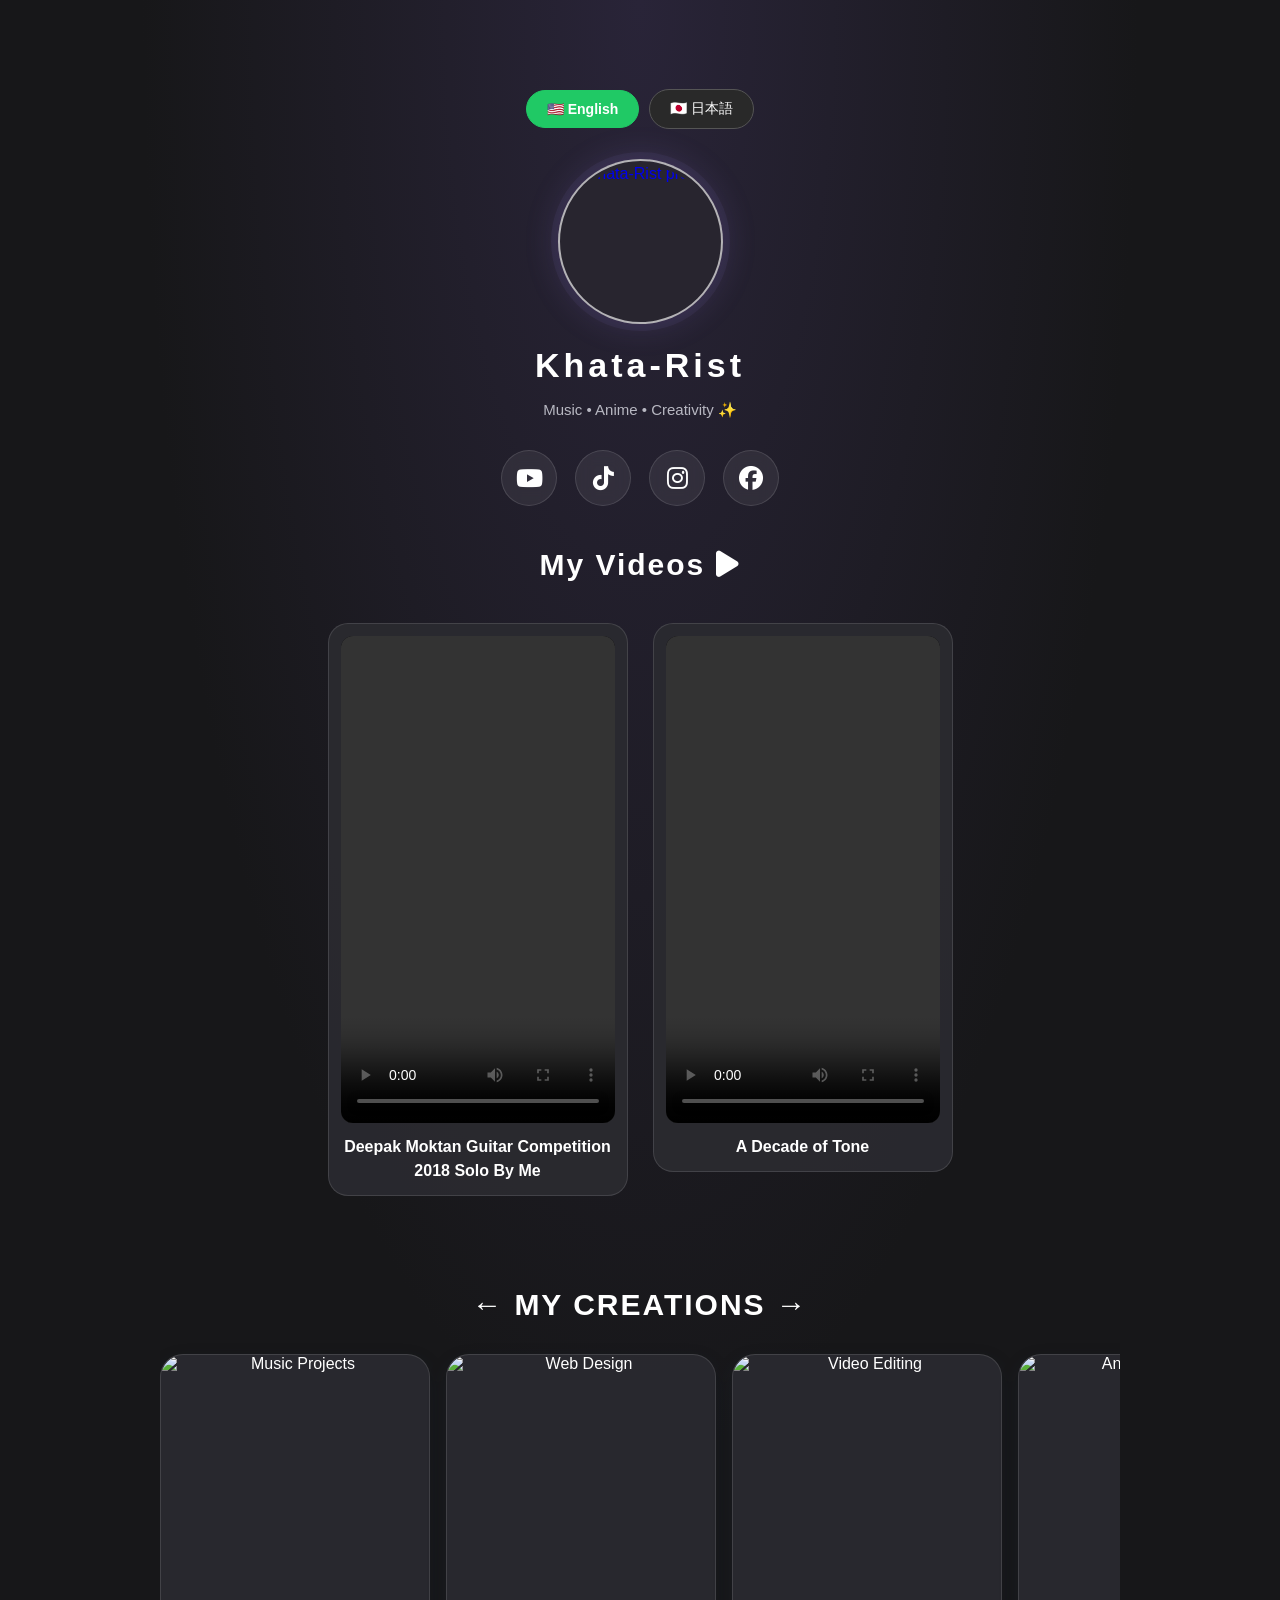
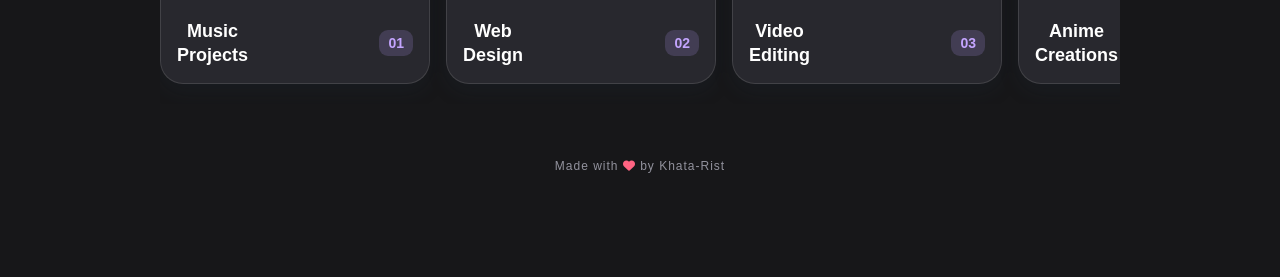
==== index.html @ 9b204738 "Add files via upload" ====
<!DOCTYPE html>
<html lang="en">

<head>
  <meta charset="UTF-8">
  <meta name="viewport" content="width=device-width, initial-scale=1.0">
  <meta name="theme-color" content="#101018">

  <title>Khata-Rist | My Socials</title>

  <!-- CSS -->
  <link rel="stylesheet" href="style.css">

  <!-- Font Awesome -->
  <link rel="stylesheet"
    href="https://cdnjs.cloudflare.com/ajax/libs/font-awesome/6.7.2/css/all.min.css">

  <!-- JavaScript -->
  <script src="script.js" defer></script>
</head>

<body>

  <main class="profile">

    <!-- Language Switcher -->
    <div class="language-switcher">

      <button class="lang-btn active" data-lang="en">
        🇺🇸 English
      </button>

      <button class="lang-btn" data-lang="ja">
        🇯🇵 日本語
      </button>

    </div>


    <!-- Profile -->
    <a href="about.html" class="profile-link">

      <img
        src="Kha.jpeg"
        alt="Khata-Rist profile"
        class="avatar">

    </a>

    <h1>Khata-Rist</h1>

    <p class="bio"
      data-en="Music • Anime • Creativity ✨"
      data-ja="音楽 • アニメ • クリエイティブ ✨">

      Music • Anime • Creativity ✨

    </p>


    <!-- Social Media -->
    <nav class="socials" aria-label="Social media links">

      <a href="https://www.youtube.com/@khatori98"
        target="_blank"
        rel="noopener noreferrer"
        aria-label="YouTube"
        class="youtube">

        <i class="fa-brands fa-youtube"></i>

      </a>


      <a href="https://www.tiktok.com/@khatori4"
        target="_blank"
        rel="noopener noreferrer"
        aria-label="TikTok"
        class="tiktok">

        <i class="fa-brands fa-tiktok"></i>

      </a>


      <a href="https://www.instagram.com/nabinkhatri_"
        target="_blank"
        rel="noopener noreferrer"
        aria-label="Instagram"
        class="instagram">

        <i class="fa-brands fa-instagram"></i>

      </a>


      <a href="https://www.facebook.com/nndyjamesk"
        target="_blank"
        rel="noopener noreferrer"
        aria-label="Facebook"
        class="facebook">

        <i class="fa-brands fa-facebook"></i>

      </a>

    </nav>



<!-- My Videos -->
<section class="videos-section">

  <h2>
    <span data-en="My Videos" data-ja="私の動画">
      My Videos
    </span>
    <i class="fa-solid fa-play"></i>
  </h2>

  <div class="video-scroll">

    <!-- Video 1 -->
    <article class="video-card">

      <video controls playsinline preload="metadata">
        <source
          src="Deepak%20Moktan%20Guitar%20Competition%202018%20Solo%20By%20Me.mp4"
          type="video/mp4">
        Your browser does not support video playback.
      </video>

      <p
        data-en="Deepak Moktan Guitar Competition 2018 Solo By Me"
        data-ja="2018年 ディーパク・モクタン・ギターコンテスト ソロ演奏">
        Deepak Moktan Guitar Competition 2018 Solo By Me
      </p>

    </article>

    <!-- Video 2 -->
    <article class="video-card">

      <video controls playsinline preload="metadata">
        <source
          src="A%20Decade%20of%20Tone.mp4"
          type="video/mp4">
        Your browser does not support video playback.
      </video>

      <p
        data-en="A Decade of Tone"
        data-ja="10年間の音色">
        A Decade of Tone
      </p>

    </article>

</section>




    <!-- My Creations -->
    <section class="section" id="projects">


      <h2 class="section-heading">

        ←

        <span data-en="MY CREATIONS" data-ja="私の作品">
          MY CREATIONS
        </span>

        →

      </h2>


      <div class="cards">


        <!-- Music Projects -->
        <a
          class="project"
          href="https://www.youtube.com/@khatori98"
          target="_blank"
          rel="noopener noreferrer">

          <img src="music.jpg" alt="Music Projects">


          <div class="project-info">

            <h3>

              <span data-en="Music" data-ja="音楽">
                Music
              </span>

              <br>

              <span data-en="Projects" data-ja="プロジェクト">
                Projects
              </span>

            </h3>

            <span class="number">01</span>

          </div>

        </a>



        <!-- Web Design -->
        <a class="project" href="webpage.html">

          <img src="web.jpg" alt="Web Design">


          <div class="project-info">

            <h3>

              <span data-en="Web" data-ja="ウェブ">
                Web
              </span>

              <br>

              <span data-en="Design" data-ja="デザイン">
                Design
              </span>

            </h3>

            <span class="number">02</span>

          </div>

        </a>



        <!-- Video Editing -->
        <a class="project" href="video.html">

          <img src="logo.png.png" alt="Video Editing">


          <div class="project-info">

            <h3>

              <span data-en="Video" data-ja="動画">
                Video
              </span>

              <br>

              <span data-en="Editing" data-ja="編集">
                Editing
              </span>

            </h3>

            <span class="number">03</span>

          </div>

        </a>



        <!-- Anime Creations -->
        <a
          class="project"
          href="https://www.instagram.com/just_you_n_me9823/"
          target="_blank"
          rel="noopener noreferrer">

          <img src="anime.jpg" alt="Anime Creations">


          <div class="project-info">

            <h3>

              <span data-en="Anime" data-ja="アニメ">
                Anime
              </span>

              <br>

              <span data-en="Creations" data-ja="制作">
                Creations
              </span>

            </h3>

            <span class="number">04</span>

          </div>

        </a>


      </div>

    </section>



    <!-- Footer -->
    <footer class="footer">

      <span data-en="Made with" data-ja="愛を込めて制作">
        Made with
      </span>

      <i class="fa-solid fa-heart"></i>

      <span data-en="by Khata-Rist" data-ja="Khata-Rist">
        by Khata-Rist
      </span>

    </footer>


  </main>

</body>
</html>
---- style.css ----
/* ========================================
   KHATA-RIST PERSONAL WEBSITE
   Complete Responsive CSS
======================================== */

/* ===== RESET ===== */
.profile-link {
  display: inline-block;
  text-decoration: none;
}

.profile-link .avatar {
  cursor: pointer;
  transition: transform 0.35s ease,
              box-shadow 0.35s ease;
}

.profile-link:hover .avatar {
  transform: scale(1.07);
  box-shadow: 0 0 40px rgba(167, 139, 250, 0.5);
}
* {
  margin: 0;
  padding: 0;
  box-sizing: border-box;
}

:root {
  --bg: #171719;
  --bg-card: rgba(43, 43, 48, 0.92);
  --text: #ffffff;
  --muted: #b8b8c2;
  --accent: #a78bfa;
  --border: rgba(255, 255, 255, 0.12);
  --radius: 20px;
}

html {
  min-height: 100%;
  scroll-behavior: smooth;
  overflow-x: clip;
}

body {
  min-height: 100vh;
  min-height: 100dvh;
  width: 100%;
  display: flex;
  flex-direction: column;
  align-items: center;
  background:
    radial-gradient(ellipse at top, #292438 0%, transparent 55%),
    var(--bg);
  color: var(--text);
  font-family: Arial, Helvetica, sans-serif;
  overflow-x: clip;
  position: relative;
  isolation: isolate;
}

/* ===== ANIMATED BACKGROUND LOGO ===== */


/* ===== EXTRA-LARGE ANIMATED BACKGROUND LOGO ===== */

body::before {
  content: "";
  position: fixed;
  inset: 0;

  background-image: url("logo.png.png");
  background-position: center center;
  background-repeat: no-repeat;
  background-size: 1600px auto;

  opacity: 0.15;
  pointer-events: none;
  z-index: -1;

  animation:
    logoFloat 8s ease-in-out infinite,
    logoGlow 5s ease-in-out infinite alternate;
}

/* Desktop screens */
@media (min-width: 1024px) {
  body::before {
    background-size: 1800px auto;
    opacity: 0.15;
  }
}

/* Tablets */
@media (min-width: 601px) and (max-width: 1023px) {
  body::before {
    background-size: 150vw auto;
    opacity: 0.14;
  }
}

/* Mobile phones */
@media (max-width: 600px) {
  body::before {
    background-size: 180vw auto;
    opacity: 0.13;
  }
}

@keyframes logoFloat {
  0%, 100% {
    transform: scale(1) translateY(0);
  }

  50% {
    transform: scale(1.04) translateY(-8px);
  }
}

@keyframes logoGlow {
  from {
    opacity: 0.08;
  }

  to {
    opacity: 0.18;
  }
}


@keyframes logoFloat {
  0%, 100% {
    transform: scale(1) translateY(0);
  }

  50% {
    transform: scale(1.05) translateY(-10px);
  }
}

@keyframes logoGlow {
  from {
    opacity: 0.07;
  }

  to {
    opacity: 0.17;
  }
}

/* ===== PROFILE SECTION ===== */

.profile {
  width: 100%;
  max-width: 1000px;
  min-width: 0;
  margin: 0 auto;
  padding: 38px 20px 50px;
  text-align: center;
  flex-shrink: 0;
}

.avatar {
  display: block;
  width: 165px;
  height: 165px;
  max-width: 45vw;
  max-height: 45vw;
  object-fit: cover;
  margin: 0 auto 22px;
  padding: 4px;
  border: 2px solid rgba(255, 255, 255, 0.65);
  border-radius: 50%;
  background: #28252f;
  box-shadow:
    0 0 0 7px rgba(167, 139, 250, 0.06),
    0 0 35px rgba(167, 139, 250, 0.17);
  transition: transform 0.35s ease, box-shadow 0.35s ease;
}

.avatar:hover {
  transform: scale(1.04);
  box-shadow: 0 0 35px rgba(167, 139, 250, 0.35);
}

.profile h1 {
  font-size: clamp(24px, 4vw, 34px);
  font-weight: 700;
  letter-spacing: 4px;
  margin-bottom: 12px;
}

.bio {
  color: var(--muted);
  font-size: 15px;
  line-height: 1.7;
  margin-bottom: 27px;
}

/* ===== SOCIAL MEDIA ICONS ===== */

.socials {
  display: flex;
  justify-content: center;
  align-items: center;
  flex-wrap: wrap;
  gap: 18px;
  width: 100%;
  margin: 0 auto;
}

.socials a {
  width: 56px;
  height: 56px;
  display: flex;
  align-items: center;
  justify-content: center;
  flex: 0 0 auto;
  border: 1px solid var(--border);
  border-radius: 50%;
  background: rgba(255, 255, 255, 0.07);
  color: white;
  font-size: 24px;
  text-decoration: none;
  backdrop-filter: blur(8px);
  -webkit-backdrop-filter: blur(8px);
  transition:
    transform 0.25s ease,
    background 0.25s ease,
    color 0.25s ease,
    box-shadow 0.25s ease;
}

.socials a:hover {
  transform: translateY(-5px);
  background: rgba(255, 255, 255, 0.13);
  box-shadow: 0 8px 22px rgba(0, 0, 0, 0.2);
}

.socials a:focus-visible,
.service-btn:focus-visible {
  outline: 3px solid var(--accent);
  outline-offset: 4px;
}

.youtube:hover {
  color: #ff3333;
}

.tiktok:hover {
  color: rgb(0, 0, 0);
}

.instagram:hover {
  color: #ff80b5;
}

.facebook:hover {
  color: #1877f2;
}

/* ===== VIDEO SECTION ===== */

.videos-section {
  width: 100%;
  min-width: 0;
  padding: 42px 20px 35px;
  text-align: center;
  color: var(--text);
}

.videos-section h2 {
  margin-bottom: 26px;
  font-size: clamp(22px, 3vw, 30px);
  font-weight: 700;
  letter-spacing: 2px;
}

/* ===== RESPONSIVE VIDEO GALLERY ===== */

.video-scroll {
  display: flex;
  justify-content: center;
  align-items: flex-start;
  flex-wrap: nowrap;
  gap: 25px;
  width: 100%;
  max-width: 950px;
  margin: 0 auto;
  padding: 15px 10px 22px;
  overflow-x: auto;
  overflow-y: hidden;
  -webkit-overflow-scrolling: touch;
  scroll-snap-type: x mandatory;
  scrollbar-width: thin;
  scrollbar-color: #a78bfa transparent;
}

.video-scroll::-webkit-scrollbar {
  height: 7px;
}

.video-scroll::-webkit-scrollbar-thumb {
  background: #a78bfa;
  border-radius: 10px;
}

.video-scroll .video-card {
  flex: 0 0 clamp(250px, 36vw, 350px);
  min-width: 0;
  max-width: 350px;
  padding: 12px;
  background: var(--bg-card);
  border: 1px solid var(--border);
  border-radius: var(--radius);
  text-align: center;
  scroll-snap-align: start;
}

.video-card video {
  display: block;
  width: 100%;
  height: auto;
  aspect-ratio: 9 / 16;
  object-fit: contain;
  background: #080808;
  border: 0;
  border-radius: 12px;
}

.video-card p {
  color: var(--text);
  margin-top: 12px;
  font-weight: 600;
  line-height: 1.5;
  text-align: center;
}

/* Keep video cards swipeable on phones */
@media (max-width: 600px) {
  .videos-section {
    padding: 30px 0 25px;
  }

  .video-scroll {
    justify-content: flex-start;
    gap: 14px;
    padding: 10px 15px 20px;
    scroll-padding-left: 15px;
  }

  .video-scroll .video-card {
    flex: 0 0 78vw;
    width: 78vw;
    max-width: 330px;
    padding: 9px;
    border-radius: 16px;
  }

  .video-card p {
    padding: 11px 4px 4px;
    font-size: 14px;
  }
}

@media (max-width: 360px) {
  .video-scroll .video-card {
    flex-basis: 84vw;
    width: 84vw;
  }
}

/* ===== PROJECT SECTION SPACING ===== */
.section {
  width: 100%;
  padding: 35px 0 45px;
  text-align: center;
}

.section-heading {
  margin-bottom: 20px;
  font-size: clamp(22px, 3vw, 30px);
  font-weight: 700;
  letter-spacing: 2px;
}

/* ===== MY WORK & SKILLS ===== */

.services-section {
  width: 100%;
  max-width: 900px;
  margin: 0 auto;
  padding: 45px 20px 60px;
  text-align: center;
  color: var(--text);
}

.services-section h2 {
  margin-bottom: 30px;
  font-size: clamp(22px, 3vw, 29px);
  font-weight: 700;
  letter-spacing: 1px;
}

.services-buttons {
  display: flex;
  justify-content: center;
  align-items: stretch;
  gap: 20px;
  width: 100%;
}

.service-btn {
  flex: 1 1 0;
  max-width: 330px;
  min-width: 0;
  min-height: 130px;

  display: flex;
  flex-direction: column;
  justify-content: center;
  align-items: center;
  gap: 14px;

  padding: 22px 15px;

  color: white;
  text-decoration: none;
  background: rgba(255, 255, 255, 0.055);
  border: 1px solid var(--border);
  border-radius: 18px;

  backdrop-filter: blur(8px);
  -webkit-backdrop-filter: blur(8px);

  transition:
    transform 0.3s ease,
    background 0.3s ease,
    border-color 0.3s ease,
    box-shadow 0.3s ease;
}

.service-btn i {
  font-size: 32px;
}

.service-btn span {
  font-size: 16px;
  font-weight: 700;
  line-height: 1.4;
}

.guitar-btn:hover {
  background: rgba(150, 91, 43, 0.22);
  border-color: #e6a15c;
  box-shadow: 0 10px 28px rgba(230, 161, 92, 0.12);
  transform: translateY(-5px);
}

.webpage-btn:hover {
  background: rgba(37, 99, 160, 0.22);
  border-color: #60a5fa;
  box-shadow: 0 10px 28px rgba(96, 165, 250, 0.12);
  transform: translateY(-5px);
}

/* ===== FOOTER ===== */

.footer {
  width: 100%;
  padding: 10px 20px 30px;
  color: #92929d;
  text-align: center;
  font-size: 12px;
  letter-spacing: 1px;
}

.footer .fa-heart {
  color: #ff6482;
}

/* ===== TABLETS ===== */

@media (min-width: 601px) and (max-width: 1023px) {
  .profile {
    padding-top: 30px;
  }

  .videos-section {
    padding-left: 20px;
    padding-right: 20px;
  }

  .video-scroll .video-card {
    flex-basis: 270px;
  }
}

/* ===== MOBILE PHONES ===== */

@media (max-width: 600px) {
  .profile {
    padding: 28px 15px 35px;
  }

  .avatar {
    width: 140px;
    height: 140px;
    margin-bottom: 20px;
  }

  .profile h1 {
    font-size: 24px;
    letter-spacing: 3px;
    margin-bottom: 10px;
  }

  .bio {
    font-size: 14px;
    margin-bottom: 23px;
  }

  .socials {
    gap: 14px;
  }

  .socials a {
    width: 49px;
    height: 49px;
    font-size: 21px;
  }

  .videos-section {
    padding: 30px 0 25px;
  }

  .videos-section h2 {
    padding: 0 15px;
    font-size: 23px;
    margin-bottom: 17px;
    letter-spacing: 1px;
  }

  .video-scroll {
    gap: 14px;
    padding: 10px 15px 20px;
    scroll-padding-left: 15px;
    scrollbar-width: none;
  }

  .video-scroll::-webkit-scrollbar {
    display: none;
  }

.video-card video {
  width: 100%;
  aspect-ratio: 9 / 16;
  height: auto;
  object-fit: contain;
  display: block;
  background: #000;
  border-radius: 12px;
}
  .video-card p {
    padding: 11px 4px 4px;
    font-size: 14px;
  }

  .services-section {
    padding: 30px 15px 42px;
  }

  .services-section h2 {
    font-size: 22px;
    margin-bottom: 22px;
    letter-spacing: 0.5px;
  }

  .services-buttons {
    gap: 12px;
  }

  .service-btn {
    min-height: 105px;
    padding: 16px 8px;
    gap: 10px;
    border-radius: 15px;
  }

  .service-btn i {
    font-size: 26px;
  }

  .service-btn span {
    font-size: 13px;
  }

  body::before {
    background-size: 110vw auto;
  }
}

/* ===== SMALL MOBILE PHONES ===== */

@media (max-width: 360px) {
  .socials {
    gap: 10px;
  }

  .socials a {
    width: 44px;
    height: 44px;
    font-size: 19px;
  }

  .services-buttons {
    gap: 9px;
  }

  .service-btn span {
    font-size: 12px;
  }
}

/* ===== LARGE COMPUTER SCREENS ===== */

@media (min-width: 1024px) {
  .profile {
    padding-top: 45px;
  }

  .videos-section {
    padding-left: 30px;
    padding-right: 30px;
  }

  .video-scroll .video-card {
    flex-basis: 300px;
  }
}

/* ===== ACCESSIBILITY ===== */

@media (prefers-reduced-motion: reduce) {
  html {
    scroll-behavior: auto;
  }

  body::before {
    animation: none;
  }

  *,
  *::before,
  *::after {
    scroll-behavior: auto !important;
    transition: none !important;
  }
}

/* ===== PROJECT CAROUSEL ===== */

/* ========================================
   KHATA-RIST PROJECT CARDS
======================================== */

/* ===== PROJECT CAROUSEL ===== */

.cards {
  display: flex;
  gap: 16px;
  width: 100%;
  overflow-x: auto;
  overflow-y: hidden;
  padding: 12px 10px 20px;

  scroll-snap-type: x mandatory;
  -webkit-overflow-scrolling: touch;

  scrollbar-width: thin;
  scrollbar-color: #b89aff transparent;
}

/* ===== PROJECT CARD ===== */

.project {
  flex: 0 0 min(74%, 270px);
  min-width: 0;

  display: block;
  overflow: hidden;

  scroll-snap-align: start;

  border: 1px solid var(--border);
  border-radius: 23px;

  background: var(--bg-card);
  color: var(--text);

  text-decoration: none;

  box-shadow: 0 8px 20px rgba(31, 54, 75, 0.15);

  transition:
    transform 0.3s ease,
    box-shadow 0.3s ease;
}

/* ===== HOVER EFFECT ===== */

.project:hover {
  transform: translateY(-5px);

  box-shadow:
    0 12px 28px rgba(31, 54, 75, 0.25);
}

/* ===== PROJECT IMAGES ===== */

.project img {
  display: block;

  width: 100%;
  aspect-ratio: 1.08 / 1;

  object-fit: cover;

  border-radius: 22px 22px 0 0;
}

/* ===== PROJECT INFORMATION ===== */

.project-info {
  padding: 16px;

  min-height: 80px;

  display: flex;
  align-items: center;
  justify-content: space-between;

  gap: 10px;
}

.project-info h3 {
  margin: 0;

  font-size: 18px;
  line-height: 1.35;

  font-weight: 700;
}

/* ===== PROJECT NUMBER ===== */

.number {
  flex: 0 0 auto;

  border-radius: 9px;

  background: rgba(184, 154, 255, 0.18);
  color: #c4a5ff;

  padding: 5px 9px;

  font-weight: 800;
  font-size: 14px;
}

/* ===== ACCESSIBILITY ===== */

.project:focus-visible {
  outline: 2px solid #b89aff;
  outline-offset: 4px;
}

/* ===== DESKTOP ===== */

@media (min-width: 700px) {

  body {
    padding: 24px 0;
  }

  .page {
    border-radius: 28px;
  }

  .hero {
    min-height: 650px;
  }

  .project {
    flex-basis: 270px;
  }

}

/* ===== MOBILE ===== */

@media (max-width: 480px) {

  .cards {
    gap: 14px;
    padding: 10px 15px 20px;
  }

  .project {
    flex-basis: 78%;
  }

  .project-info {
    padding: 13px;
    min-height: 70px;
  }

  .project-info h3 {
    font-size: 16px;
  }

}

/* ===== SMALL MOBILE ===== */

@media (max-width: 360px) {

  .project {
    flex-basis: 84%;
  }

  .project-info h3 {
    font-size: 15px;
  }

}

/* ===== REDUCED MOTION ===== */

@media (prefers-reduced-motion: reduce) {

  html {
    scroll-behavior: auto;
  }

  .project,
  * {
    transition: none !important;
  }

}

/* LANGUAGE SWITCHER */

.language-switcher {
  display: flex;
  justify-content: center;
  align-items: center;
  gap: 10px;
  margin: 20px auto 30px;
}

.lang-btn {
  padding: 10px 20px;
  border: 1px solid #555;
  border-radius: 30px;
  background: #292929;
  color: white;
  font-size: 14px;
  cursor: pointer;
  transition: all 0.3s ease;
}

.lang-btn:hover {
  background: #444;
  transform: translateY(-3px);
}

.lang-btn.active {
  background: #20c965;
  border-color: #20c965;
  color: white;
  font-weight: bold;
}
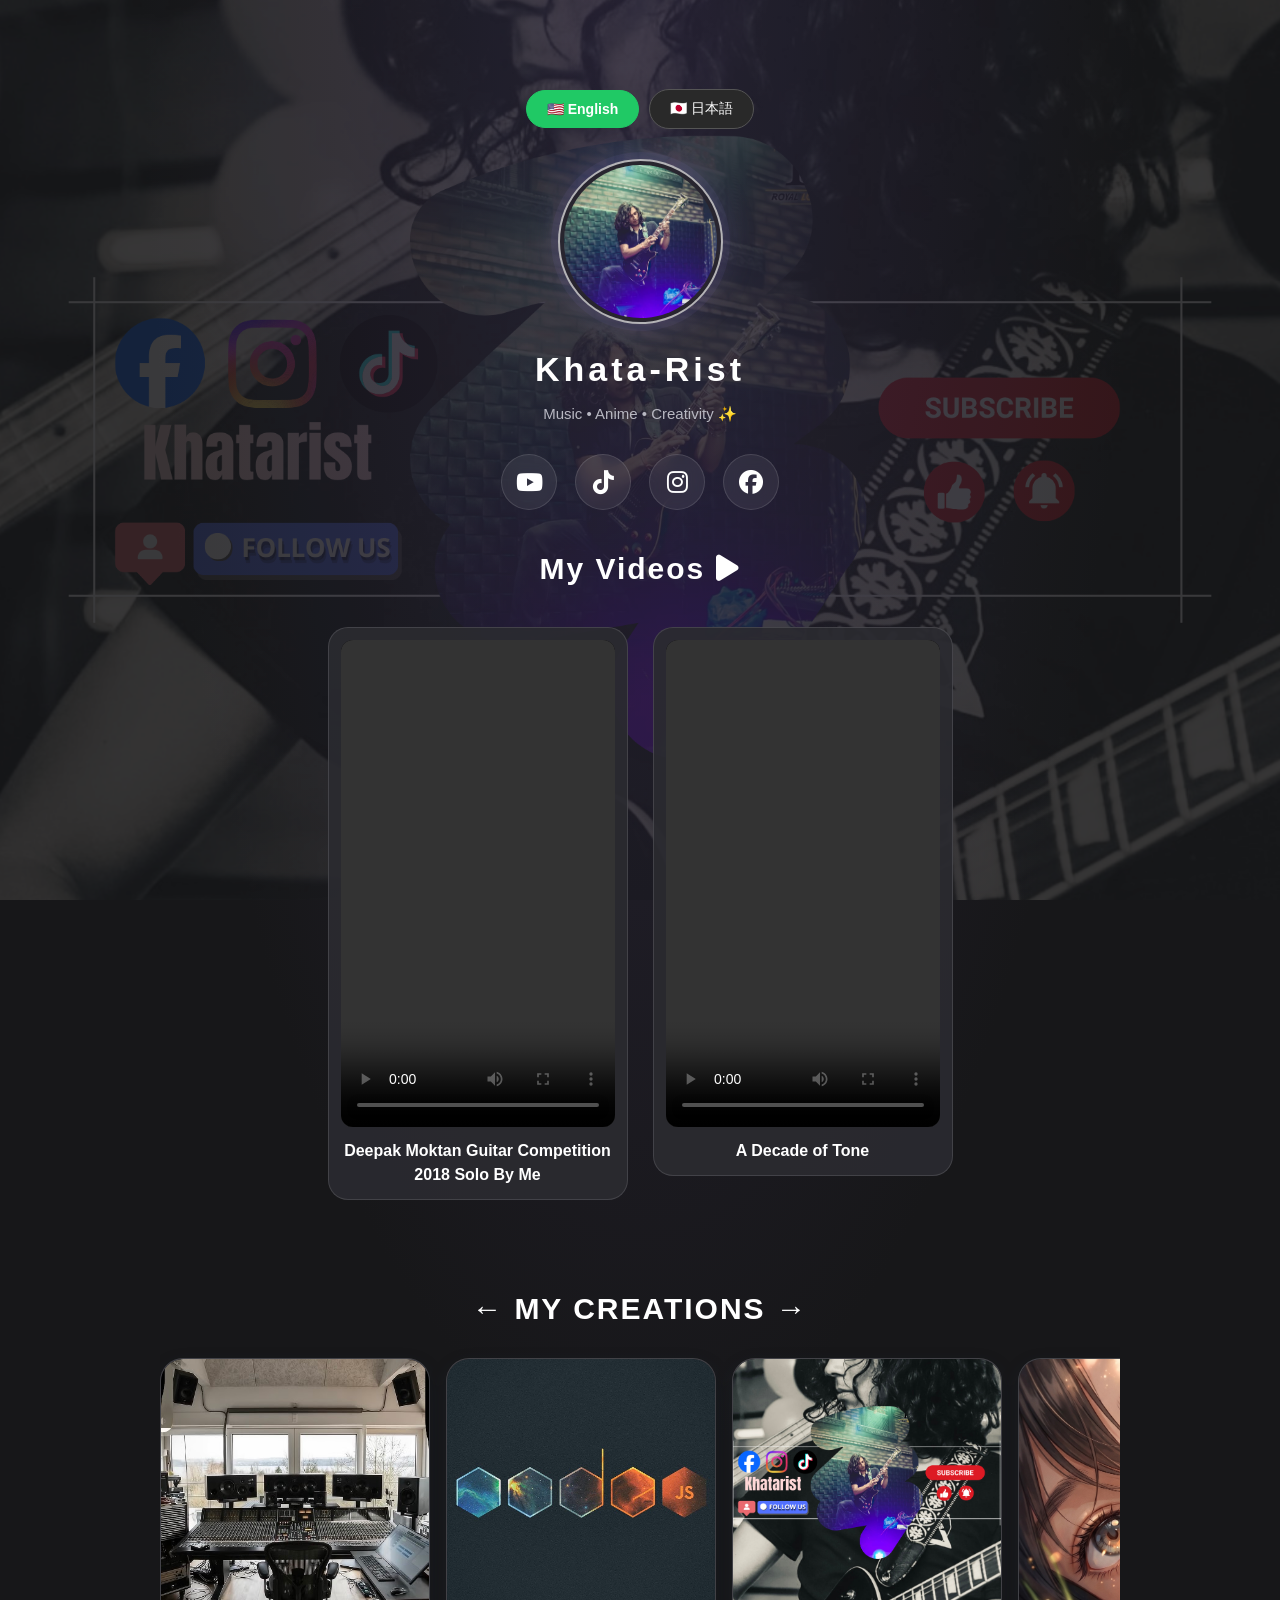
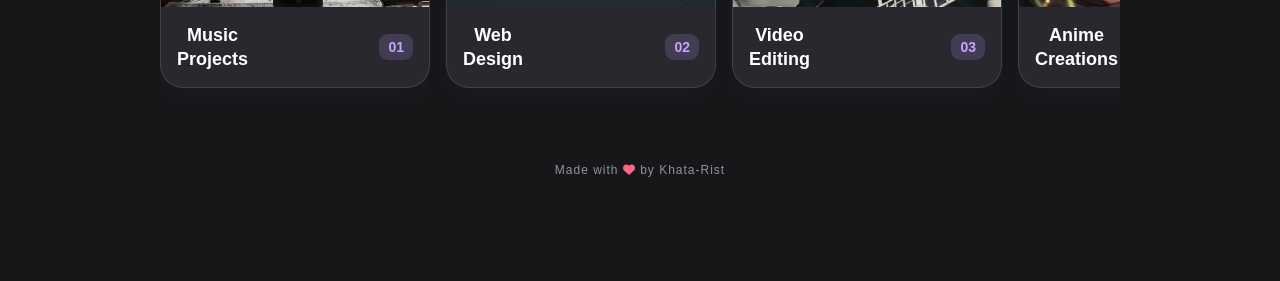
==== commit 100e7b6a: "Update index.html" ====
--- a/index.html
+++ b/index.html
@@ -219,7 +219,7 @@
         <!-- Web Design -->
         <a class="project" href="webpage.html">
 
-          <img src="web.jpg" alt="Web Design">
+          <img src="web.JPG" alt="Web Design">
 
 
           <div class="project-info">
@@ -283,7 +283,7 @@
           target="_blank"
           rel="noopener noreferrer">
 
-          <img src="anime.jpg" alt="Anime Creations">
+          <img src="anime.JPG" alt="Anime Creations">
 
 
           <div class="project-info">
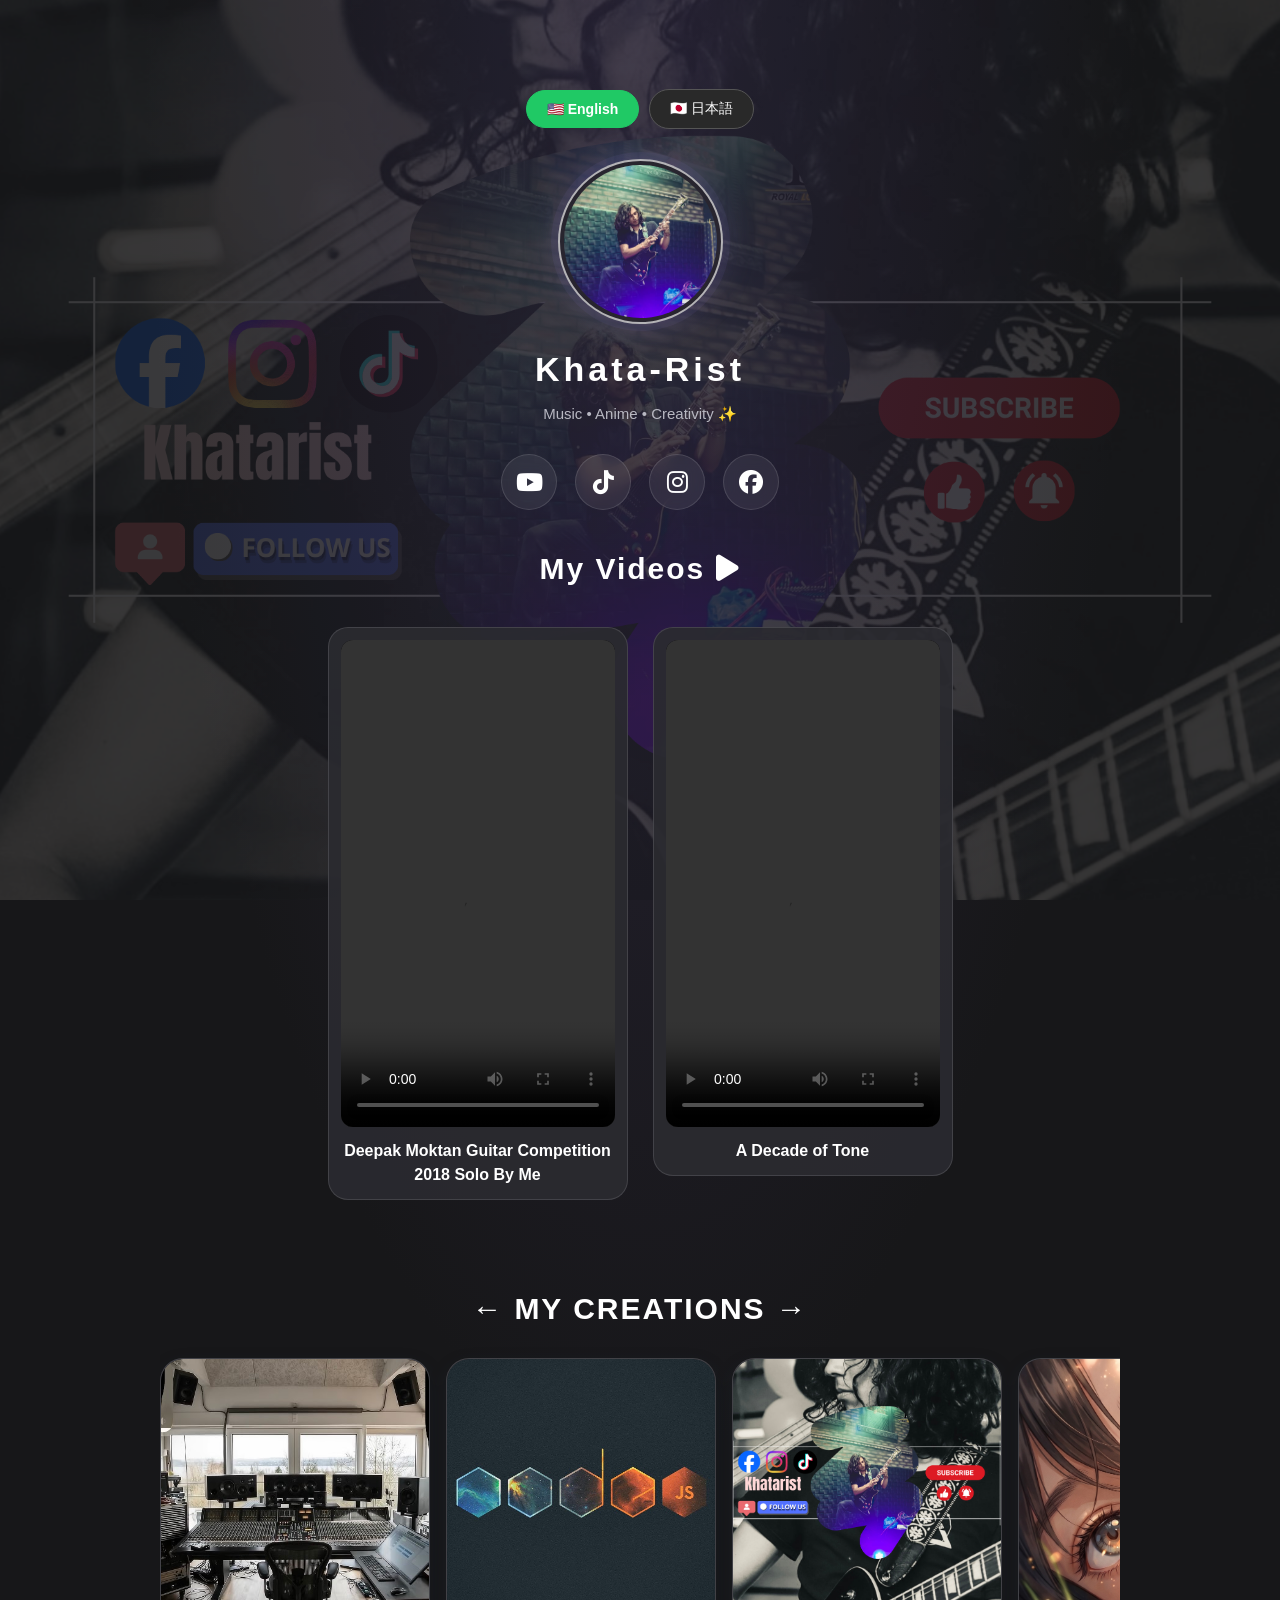
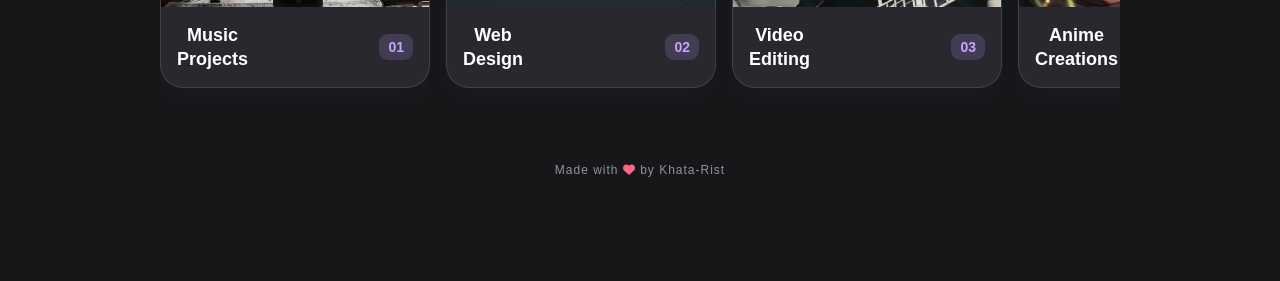
==== commit 23691ef3: "Update index.html" ====
--- a/index.html
+++ b/index.html
@@ -219,7 +219,7 @@
         <!-- Web Design -->
         <a class="project" href="webpage.html">
 
-          <img src="web.JPG" alt="Web Design">
+          <img src="web.jpg" alt="Web Design">
 
 
           <div class="project-info">
@@ -283,7 +283,7 @@
           target="_blank"
           rel="noopener noreferrer">
 
-          <img src="anime.JPG" alt="Anime Creations">
+          <img src="anime.jpg" alt="Anime Creations">
 
 
           <div class="project-info">
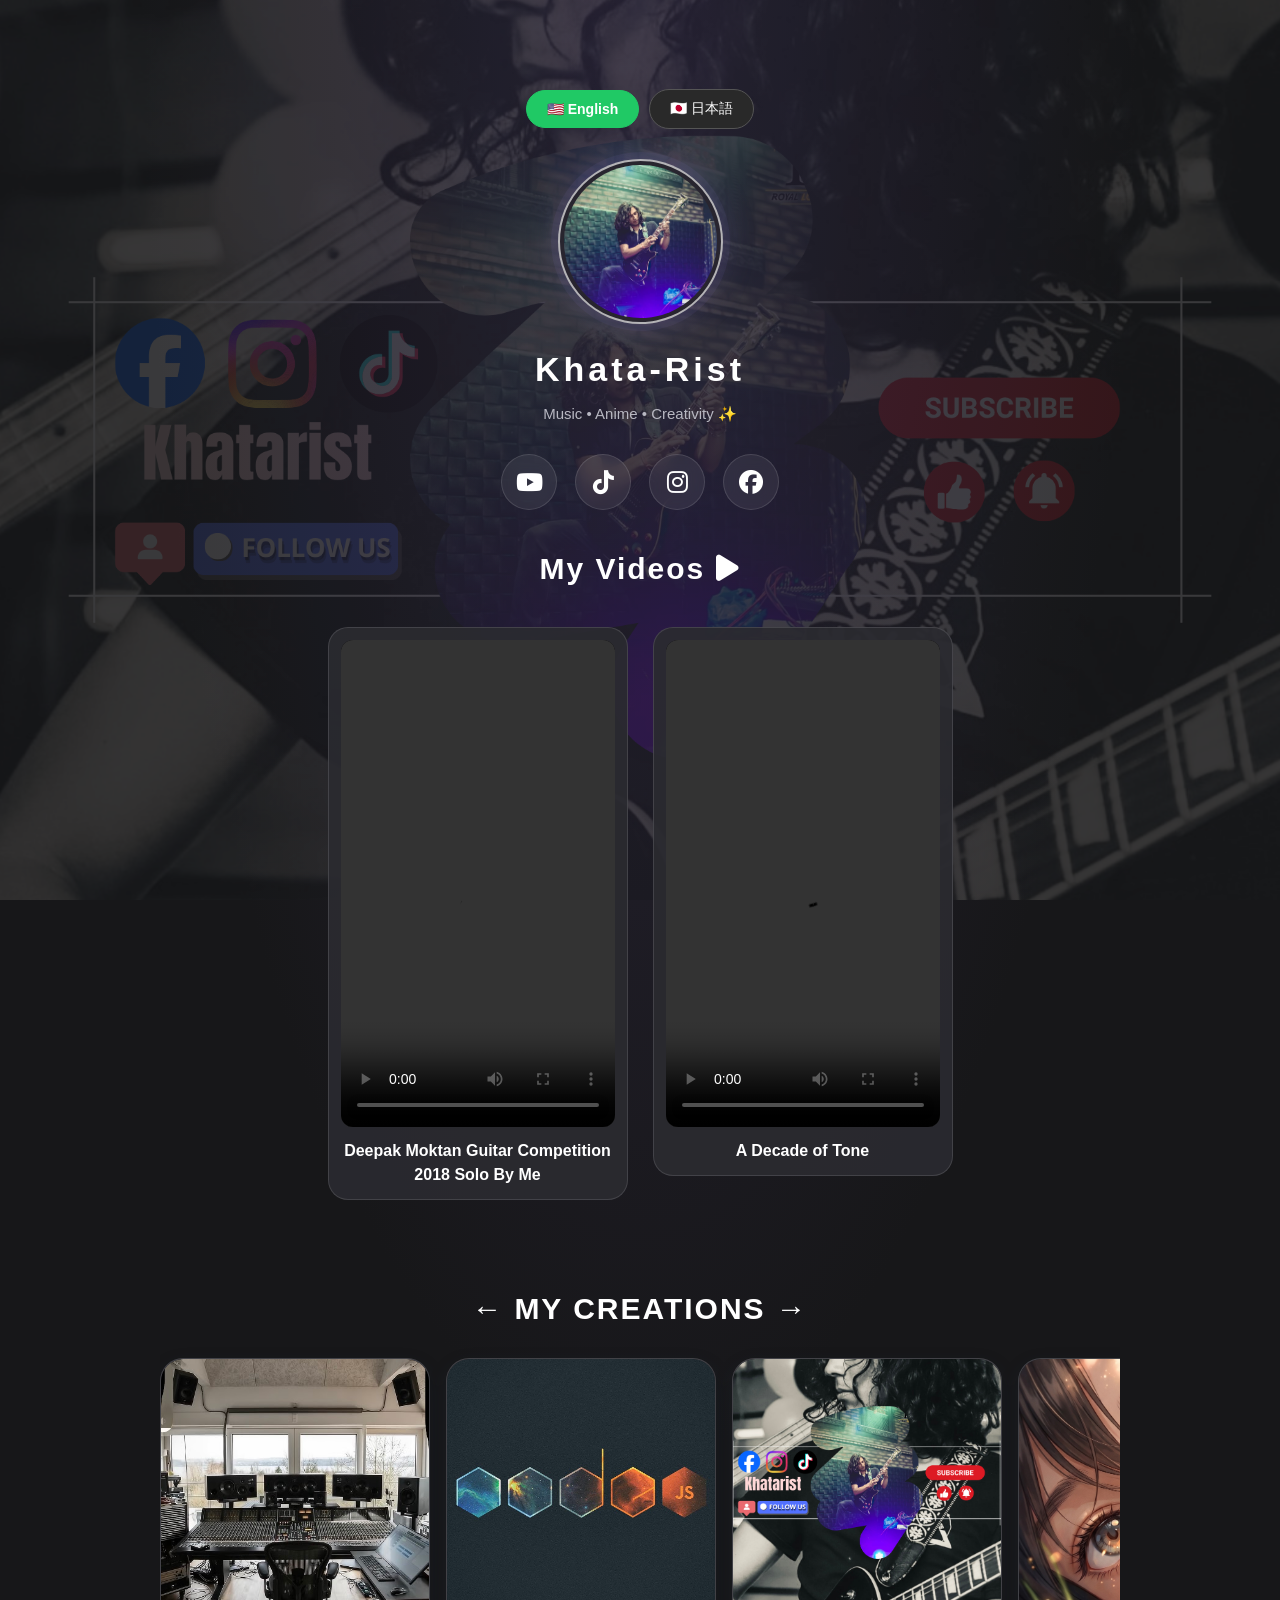
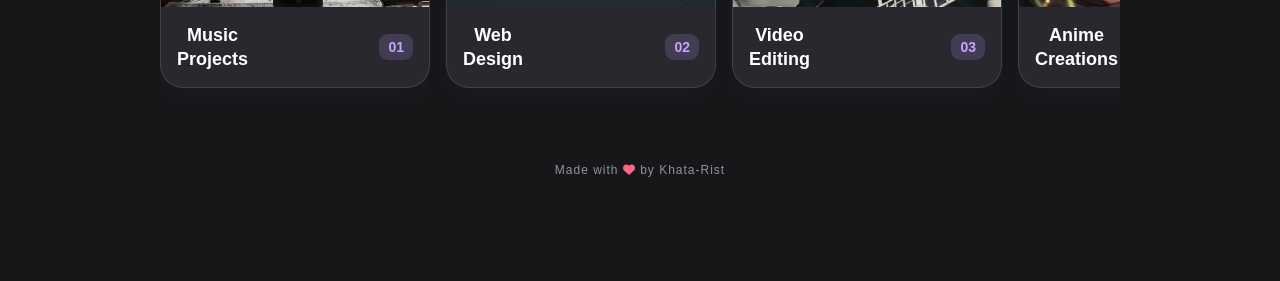
==== commit a26530d4: "Add files via upload" ====
--- a/index.html
+++ b/index.html
@@ -219,7 +219,7 @@
         <!-- Web Design -->
         <a class="project" href="webpage.html">
 
-          <img src="web.jpg" alt="Web Design">
+          <img src="web.JPG" alt="Web Design">
 
 
           <div class="project-info">
@@ -283,7 +283,7 @@
           target="_blank"
           rel="noopener noreferrer">
 
-          <img src="anime.jpg" alt="Anime Creations">
+          <img src="anime.JPG" alt="Anime Creations">
 
 
           <div class="project-info">
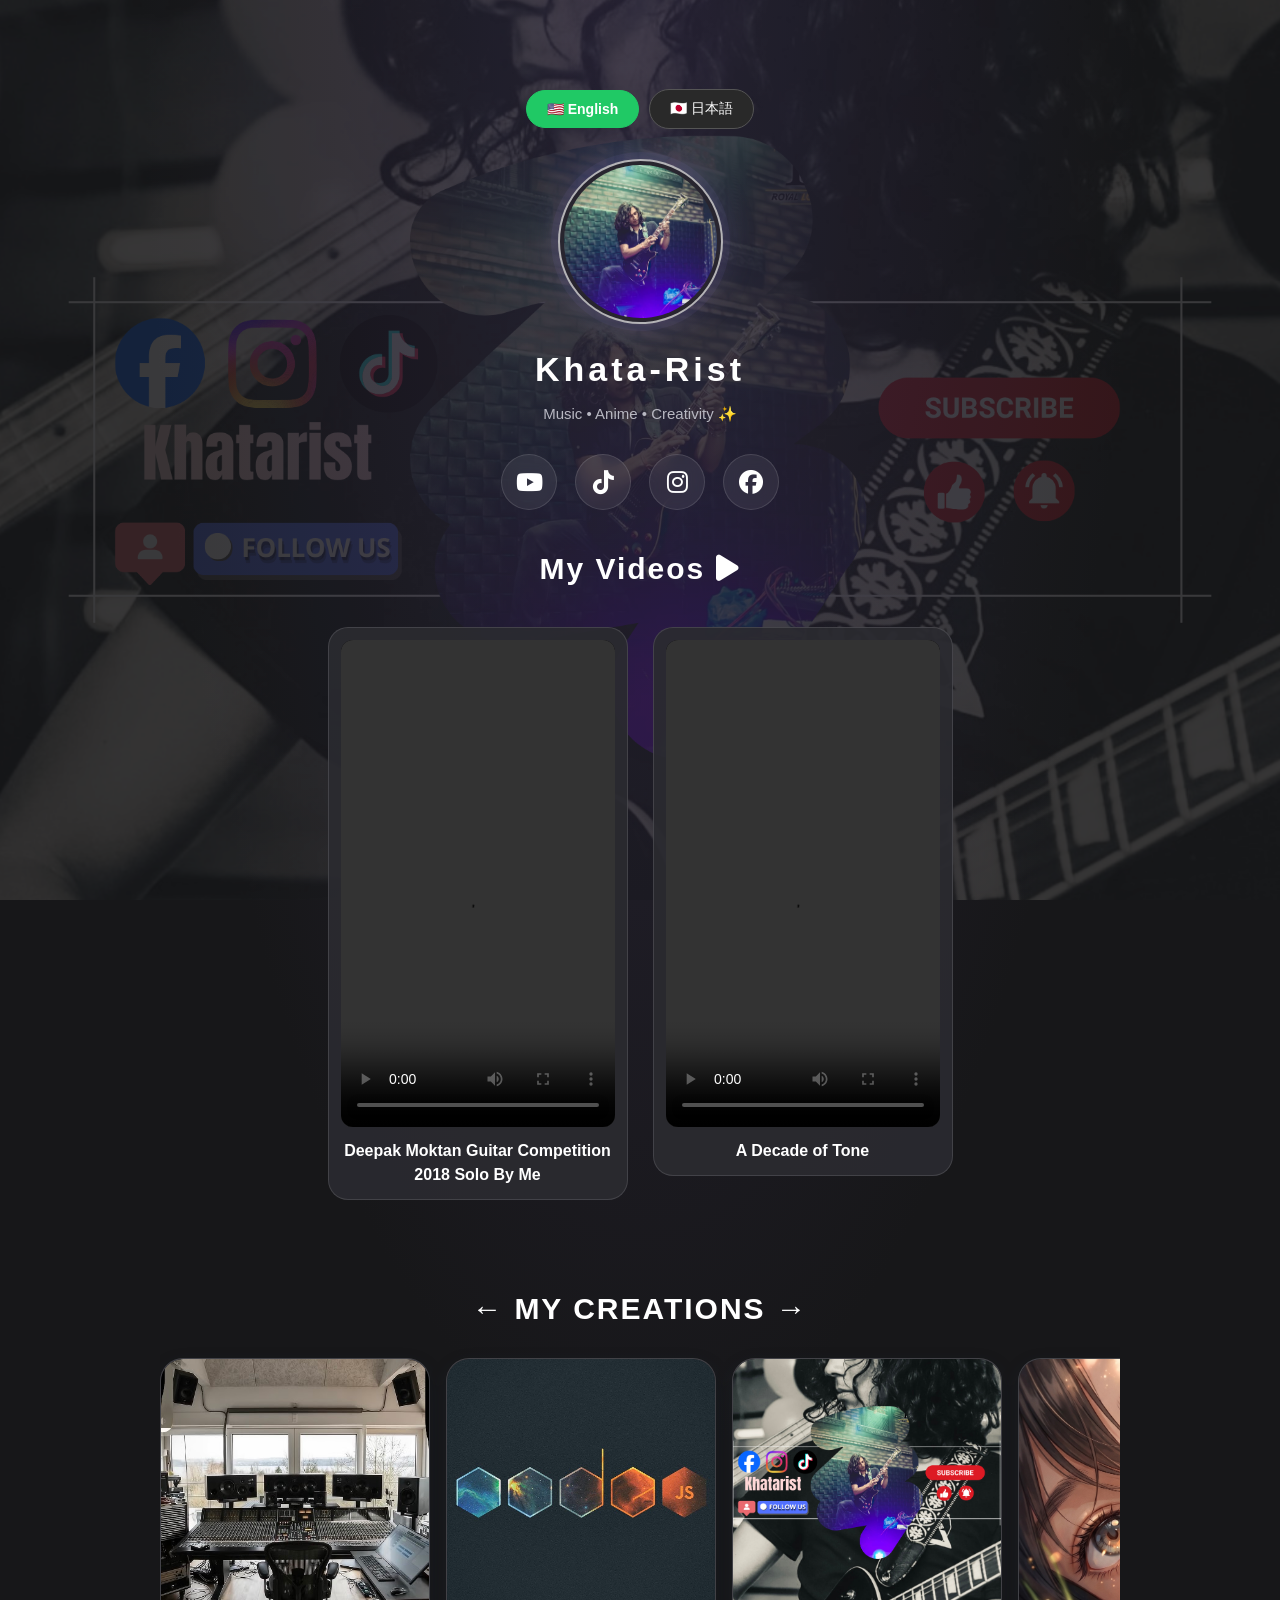
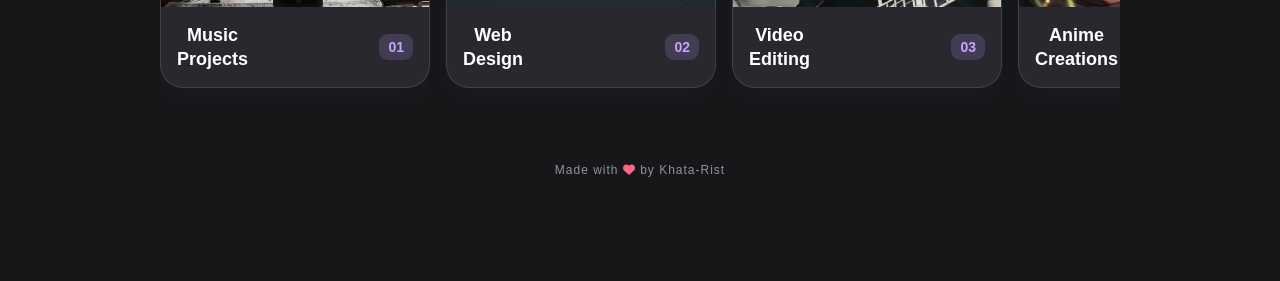
==== commit bc7b8724: "Update index.html" ====
--- a/index.html
+++ b/index.html
@@ -219,7 +219,7 @@
         <!-- Web Design -->
         <a class="project" href="webpage.html">
 
-          <img src="web.JPG" alt="Web Design">
+          <img src="web.jpg" alt="Web Design">
 
 
           <div class="project-info">
@@ -283,7 +283,7 @@
           target="_blank"
           rel="noopener noreferrer">
 
-          <img src="anime.JPG" alt="Anime Creations">
+          <img src="anime.jpg" alt="Anime Creations">
 
 
           <div class="project-info">
